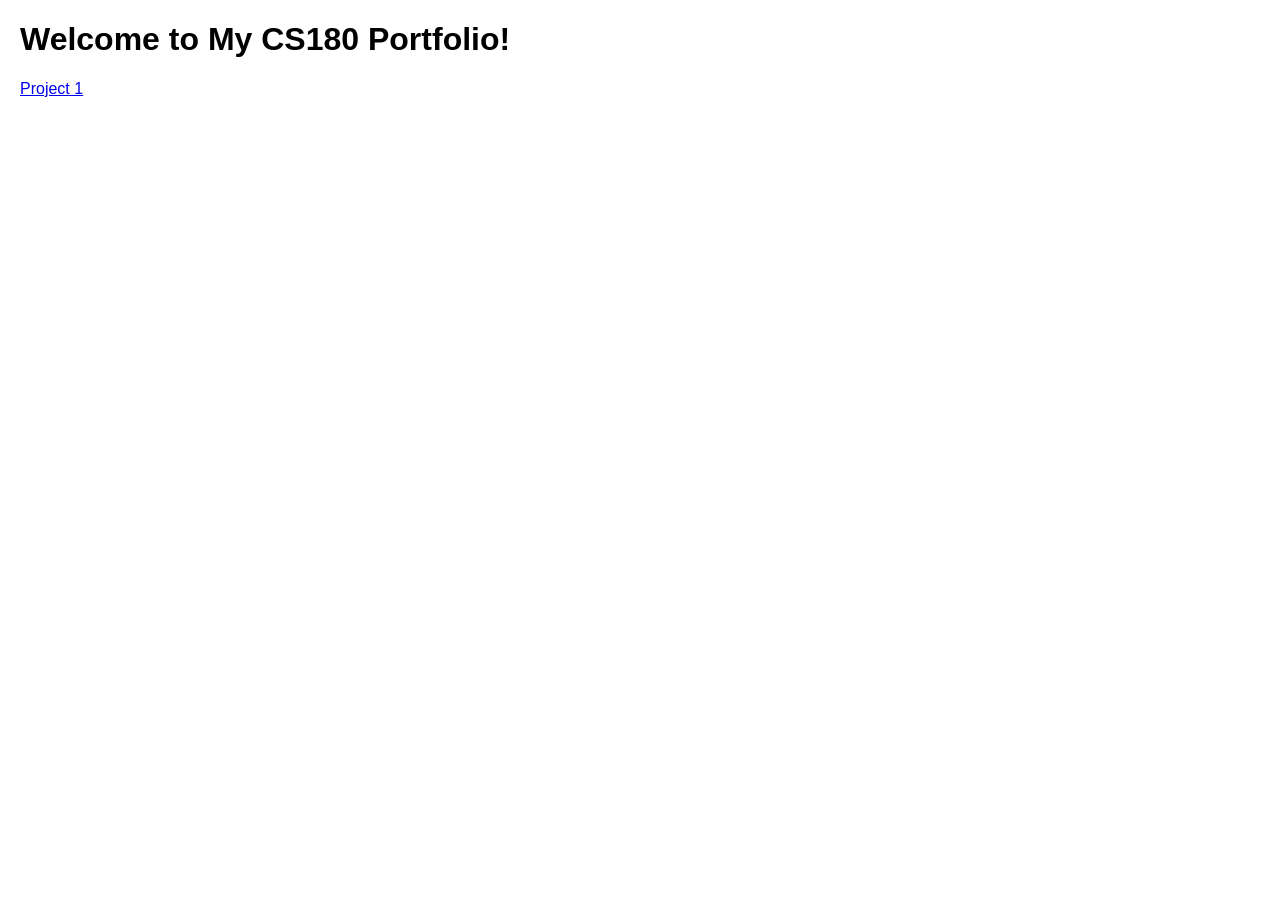
==== index.html @ 6b251bbf "Create index.html" ====
<!DOCTYPE html>
<html>
<head>
    <title>My Portfolio</title>
    <style>
        body {
            font-family: Arial, sans-serif;
            margin: 20px;
        }
    </style>
</head>
<body>
    <h1>Welcome to My CS180 Portfolio!</h1>
    <a href="./1/index.html">Project 1</a>
</body>
</html>
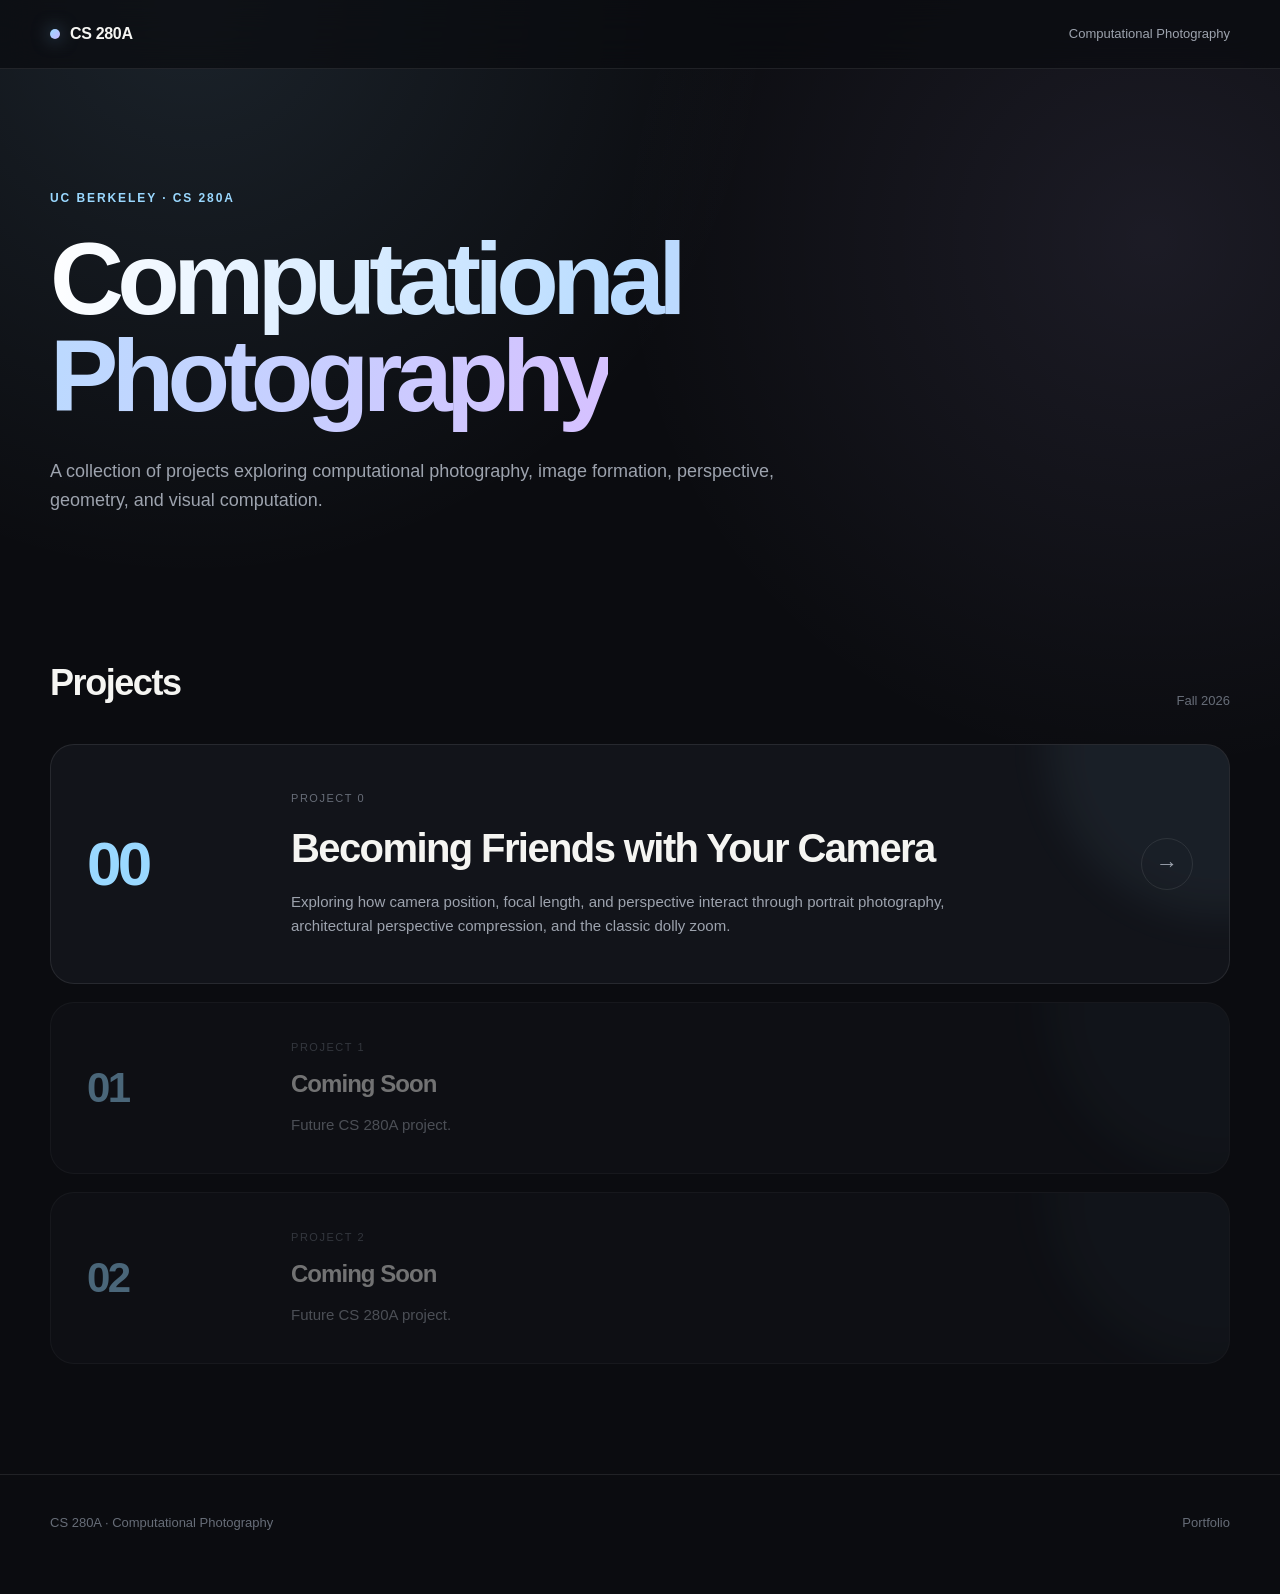
==== commit dd72c7d1: "Update index.html" ====
--- a/index.html
+++ b/index.html
@@ -1,16 +1,635 @@
 <!DOCTYPE html>
-<html>
+<html lang="en">
+
 <head>
-    <title>My Portfolio</title>
+    <meta charset="UTF-8">
+    <meta name="viewport" content="width=device-width, initial-scale=1.0">
+
+    <title>CS 280A — Computational Photography</title>
+
     <style>
+        :root {
+            --bg: #0b0c10;
+            --surface: #12141a;
+            --surface-hover: #171a22;
+
+            --text: #f5f5f2;
+            --muted: #9da3ae;
+            --dim: #676d78;
+
+            --border: rgba(255, 255, 255, 0.09);
+
+            --accent: #9ad8ff;
+            --accent-2: #c8b6ff;
+
+            --max-width: 1180px;
+        }
+
+        * {
+            box-sizing: border-box;
+            margin: 0;
+            padding: 0;
+        }
+
+        html {
+            scroll-behavior: smooth;
+        }
+
         body {
-            font-family: Arial, sans-serif;
-            margin: 20px;
+            min-height: 100vh;
+
+            font-family:
+                Inter,
+                -apple-system,
+                BlinkMacSystemFont,
+                "Segoe UI",
+                sans-serif;
+
+            color: var(--text);
+
+            background:
+                radial-gradient(
+                    circle at 15% 0%,
+                    rgba(154, 216, 255, 0.11),
+                    transparent 30%
+                ),
+                radial-gradient(
+                    circle at 90% 15%,
+                    rgba(200, 182, 255, 0.09),
+                    transparent 30%
+                ),
+                var(--bg);
+
+            line-height: 1.6;
+        }
+
+        a {
+            color: inherit;
+            text-decoration: none;
+        }
+
+        .container {
+            width: min(var(--max-width), calc(100% - 48px));
+            margin: 0 auto;
+        }
+
+        /* =====================
+           Navigation
+        ====================== */
+
+        nav {
+            position: sticky;
+            top: 0;
+            z-index: 20;
+
+            border-bottom: 1px solid var(--border);
+
+            background: rgba(11, 12, 16, 0.72);
+
+            backdrop-filter: blur(16px);
+            -webkit-backdrop-filter: blur(16px);
+        }
+
+        .nav-inner {
+            min-height: 68px;
+
+            display: flex;
+            justify-content: space-between;
+            align-items: center;
+        }
+
+        .brand {
+            display: flex;
+            align-items: center;
+            gap: 10px;
+
+            font-weight: 700;
+            letter-spacing: -0.02em;
+        }
+
+        .brand-dot {
+            width: 10px;
+            height: 10px;
+
+            border-radius: 50%;
+
+            background:
+                linear-gradient(
+                    135deg,
+                    var(--accent),
+                    var(--accent-2)
+                );
+
+            box-shadow:
+                0 0 18px rgba(154, 216, 255, 0.5);
+        }
+
+        .nav-note {
+            color: var(--muted);
+            font-size: 13px;
+        }
+
+        /* =====================
+           Hero
+        ====================== */
+
+        .hero {
+            padding: 120px 0 100px;
+        }
+
+        .eyebrow {
+            margin-bottom: 22px;
+
+            color: var(--accent);
+
+            font-size: 12px;
+            font-weight: 700;
+
+            letter-spacing: 0.16em;
+            text-transform: uppercase;
+        }
+
+        h1 {
+            max-width: 1000px;
+
+            font-size: clamp(56px, 8vw, 104px);
+            line-height: 0.95;
+
+            letter-spacing: -0.065em;
+        }
+
+        .gradient-text {
+            background:
+                linear-gradient(
+                    100deg,
+                    #ffffff 0%,
+                    #b9dcff 48%,
+                    #d6c1ff 100%
+                );
+
+            background-clip: text;
+            -webkit-background-clip: text;
+
+            color: transparent;
+        }
+
+        .hero-description {
+            max-width: 760px;
+
+            margin-top: 32px;
+
+            color: var(--muted);
+
+            font-size: 18px;
+        }
+
+        /* =====================
+           Projects section
+        ====================== */
+
+        .projects {
+            padding: 40px 0 110px;
+        }
+
+        .section-top {
+            display: flex;
+            justify-content: space-between;
+            align-items: end;
+
+            gap: 30px;
+
+            margin-bottom: 32px;
+        }
+
+        .section-top h2 {
+            font-size: 36px;
+            letter-spacing: -0.04em;
+        }
+
+        .section-top p {
+            color: var(--dim);
+            font-size: 13px;
+        }
+
+        /* =====================
+           Project cards
+        ====================== */
+
+        .project-list {
+            display: grid;
+            gap: 18px;
+        }
+
+        .project-card {
+            position: relative;
+
+            min-height: 240px;
+
+            display: grid;
+            grid-template-columns: 170px 1fr auto;
+            align-items: center;
+
+            gap: 34px;
+
+            padding: 36px;
+
+            overflow: hidden;
+
+            background: var(--surface);
+
+            border: 1px solid var(--border);
+            border-radius: 24px;
+
+            transition:
+                transform 0.3s ease,
+                background 0.3s ease,
+                border-color 0.3s ease;
+        }
+
+        .project-card:hover {
+            transform: translateY(-5px);
+
+            background: var(--surface-hover);
+
+            border-color: rgba(255, 255, 255, 0.16);
+        }
+
+        .project-card::before {
+            content: "";
+
+            position: absolute;
+
+            width: 340px;
+            height: 340px;
+
+            right: -160px;
+            top: -170px;
+
+            border-radius: 50%;
+
+            background:
+                rgba(154, 216, 255, 0.06);
+
+            filter: blur(20px);
+
+            transition: transform 0.4s ease;
+        }
+
+        .project-card:hover::before {
+            transform: scale(1.18);
+        }
+
+        .project-number {
+            position: relative;
+            z-index: 2;
+
+            color: var(--accent);
+
+            font-size: 62px;
+            font-weight: 700;
+
+            letter-spacing: -0.06em;
+        }
+
+        .project-info {
+            position: relative;
+            z-index: 2;
+        }
+
+        .project-label {
+            margin-bottom: 8px;
+
+            color: var(--dim);
+
+            font-size: 11px;
+
+            text-transform: uppercase;
+            letter-spacing: 0.14em;
+        }
+
+        .project-info h3 {
+            margin-bottom: 10px;
+
+            font-size: clamp(26px, 4vw, 40px);
+
+            letter-spacing: -0.04em;
+        }
+
+        .project-info p {
+            max-width: 670px;
+
+            color: var(--muted);
+
+            font-size: 15px;
+        }
+
+        .project-arrow {
+            position: relative;
+            z-index: 2;
+
+            width: 52px;
+            height: 52px;
+
+            display: flex;
+            justify-content: center;
+            align-items: center;
+
+            border: 1px solid var(--border);
+            border-radius: 50%;
+
+            color: var(--muted);
+
+            font-size: 22px;
+
+            transition:
+                transform 0.3s ease,
+                color 0.3s ease,
+                border-color 0.3s ease;
+        }
+
+        .project-card:hover .project-arrow {
+            transform: translateX(4px);
+
+            color: white;
+
+            border-color: rgba(255, 255, 255, 0.22);
+        }
+
+        /* =====================
+           Placeholder projects
+        ====================== */
+
+        .project-card.placeholder {
+            min-height: 150px;
+
+            opacity: 0.44;
+
+            pointer-events: none;
+        }
+
+        .project-card.placeholder .project-number {
+            font-size: 42px;
+        }
+
+        .project-card.placeholder h3 {
+            font-size: 24px;
+        }
+
+        /* =====================
+           Footer
+        ====================== */
+
+        footer {
+            border-top: 1px solid var(--border);
+
+            padding: 38px 0 60px;
+
+            color: var(--dim);
+
+            font-size: 13px;
+        }
+
+        .footer-inner {
+            display: flex;
+            justify-content: space-between;
+
+            gap: 20px;
+        }
+
+        /* =====================
+           Responsive
+        ====================== */
+
+        @media (max-width: 760px) {
+            .hero {
+                padding: 85px 0 75px;
+            }
+
+            .project-card {
+                grid-template-columns: 1fr;
+                gap: 16px;
+
+                padding: 28px;
+            }
+
+            .project-number {
+                font-size: 46px;
+            }
+
+            .project-arrow {
+                display: none;
+            }
+
+            .section-top,
+            .footer-inner {
+                flex-direction: column;
+                align-items: flex-start;
+            }
+
+            .nav-note {
+                display: none;
+            }
         }
     </style>
+
 </head>
+
+
 <body>
-    <h1>Welcome to My CS180 Portfolio!</h1>
-    <a href="./1/index.html">Project 1</a>
+
+
+<!-- Navigation -->
+
+<nav>
+
+    <div class="container nav-inner">
+
+        <div class="brand">
+            <span class="brand-dot"></span>
+            CS 280A
+        </div>
+
+        <div class="nav-note">
+            Computational Photography
+        </div>
+
+    </div>
+
+</nav>
+
+
+
+<!-- Hero -->
+
+<header class="hero">
+
+    <div class="container">
+
+        <div class="eyebrow">
+            UC Berkeley · CS 280A
+        </div>
+
+        <h1>
+            <span class="gradient-text">
+                Computational<br>
+                Photography
+            </span>
+        </h1>
+
+        <p class="hero-description">
+            A collection of projects exploring computational photography,
+            image formation, perspective, geometry, and visual computation.
+        </p>
+
+    </div>
+
+</header>
+
+
+
+<!-- Projects -->
+
+<main class="projects">
+
+    <div class="container">
+
+        <div class="section-top">
+
+            <h2>
+                Projects
+            </h2>
+
+            <p>
+                Fall 2026
+            </p>
+
+        </div>
+
+
+        <div class="project-list">
+
+
+            <!-- Project 0 -->
+
+            <a
+                href="./project0/"
+                class="project-card"
+            >
+
+                <div class="project-number">
+                    00
+                </div>
+
+
+                <div class="project-info">
+
+                    <div class="project-label">
+                        Project 0
+                    </div>
+
+                    <h3>
+                        Becoming Friends with Your Camera
+                    </h3>
+
+                    <p>
+                        Exploring how camera position, focal length, and
+                        perspective interact through portrait photography,
+                        architectural perspective compression, and the
+                        classic dolly zoom.
+                    </p>
+
+                </div>
+
+
+                <div class="project-arrow">
+                    →
+                </div>
+
+            </a>
+
+
+
+            <!-- Future Project 1 -->
+
+            <div class="project-card placeholder">
+
+                <div class="project-number">
+                    01
+                </div>
+
+                <div class="project-info">
+
+                    <div class="project-label">
+                        Project 1
+                    </div>
+
+                    <h3>
+                        Coming Soon
+                    </h3>
+
+                    <p>
+                        Future CS 280A project.
+                    </p>
+
+                </div>
+
+            </div>
+
+
+
+            <!-- Future Project 2 -->
+
+            <div class="project-card placeholder">
+
+                <div class="project-number">
+                    02
+                </div>
+
+                <div class="project-info">
+
+                    <div class="project-label">
+                        Project 2
+                    </div>
+
+                    <h3>
+                        Coming Soon
+                    </h3>
+
+                    <p>
+                        Future CS 280A project.
+                    </p>
+
+                </div>
+
+            </div>
+
+
+        </div>
+
+    </div>
+
+</main>
+
+
+
+<!-- Footer -->
+
+<footer>
+
+    <div class="container footer-inner">
+
+        <span>
+            CS 280A · Computational Photography
+        </span>
+
+        <span>
+            Portfolio
+        </span>
+
+    </div>
+
+</footer>
+
+
 </body>
 </html>
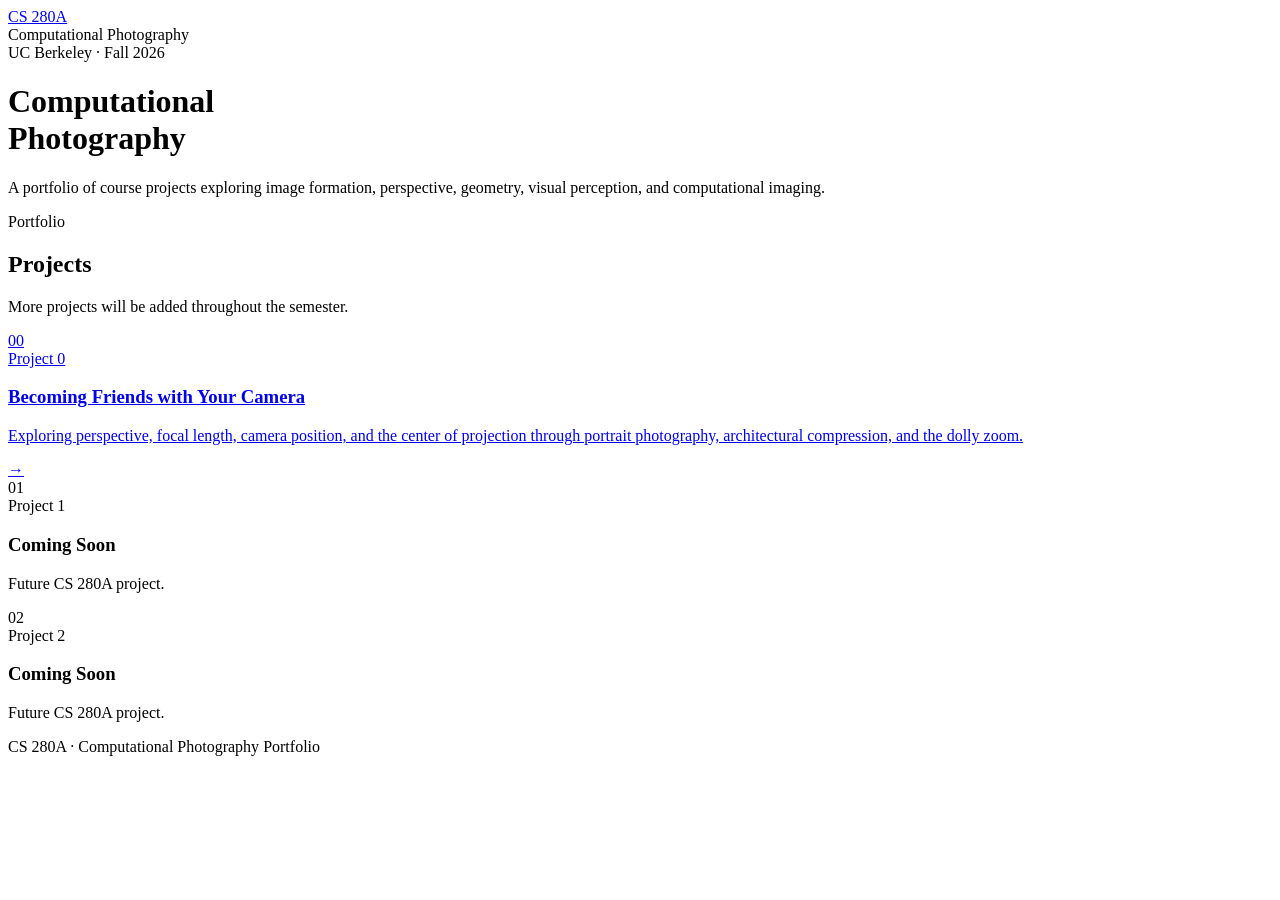
==== commit 78579e78: "Update index.html" ====
--- a/index.html
+++ b/index.html
@@ -1,635 +1,95 @@
 <!DOCTYPE html>
 <html lang="en">
-
 <head>
     <meta charset="UTF-8">
     <meta name="viewport" content="width=device-width, initial-scale=1.0">
-
     <title>CS 280A — Computational Photography</title>
-
-    <style>
-        :root {
-            --bg: #0b0c10;
-            --surface: #12141a;
-            --surface-hover: #171a22;
-
-            --text: #f5f5f2;
-            --muted: #9da3ae;
-            --dim: #676d78;
-
-            --border: rgba(255, 255, 255, 0.09);
-
-            --accent: #9ad8ff;
-            --accent-2: #c8b6ff;
-
-            --max-width: 1180px;
-        }
-
-        * {
-            box-sizing: border-box;
-            margin: 0;
-            padding: 0;
-        }
-
-        html {
-            scroll-behavior: smooth;
-        }
-
-        body {
-            min-height: 100vh;
-
-            font-family:
-                Inter,
-                -apple-system,
-                BlinkMacSystemFont,
-                "Segoe UI",
-                sans-serif;
-
-            color: var(--text);
-
-            background:
-                radial-gradient(
-                    circle at 15% 0%,
-                    rgba(154, 216, 255, 0.11),
-                    transparent 30%
-                ),
-                radial-gradient(
-                    circle at 90% 15%,
-                    rgba(200, 182, 255, 0.09),
-                    transparent 30%
-                ),
-                var(--bg);
-
-            line-height: 1.6;
-        }
-
-        a {
-            color: inherit;
-            text-decoration: none;
-        }
-
-        .container {
-            width: min(var(--max-width), calc(100% - 48px));
-            margin: 0 auto;
-        }
-
-        /* =====================
-           Navigation
-        ====================== */
-
-        nav {
-            position: sticky;
-            top: 0;
-            z-index: 20;
-
-            border-bottom: 1px solid var(--border);
-
-            background: rgba(11, 12, 16, 0.72);
-
-            backdrop-filter: blur(16px);
-            -webkit-backdrop-filter: blur(16px);
-        }
-
-        .nav-inner {
-            min-height: 68px;
-
-            display: flex;
-            justify-content: space-between;
-            align-items: center;
-        }
-
-        .brand {
-            display: flex;
-            align-items: center;
-            gap: 10px;
-
-            font-weight: 700;
-            letter-spacing: -0.02em;
-        }
-
-        .brand-dot {
-            width: 10px;
-            height: 10px;
-
-            border-radius: 50%;
-
-            background:
-                linear-gradient(
-                    135deg,
-                    var(--accent),
-                    var(--accent-2)
-                );
-
-            box-shadow:
-                0 0 18px rgba(154, 216, 255, 0.5);
-        }
-
-        .nav-note {
-            color: var(--muted);
-            font-size: 13px;
-        }
-
-        /* =====================
-           Hero
-        ====================== */
-
-        .hero {
-            padding: 120px 0 100px;
-        }
-
-        .eyebrow {
-            margin-bottom: 22px;
-
-            color: var(--accent);
-
-            font-size: 12px;
-            font-weight: 700;
-
-            letter-spacing: 0.16em;
-            text-transform: uppercase;
-        }
-
-        h1 {
-            max-width: 1000px;
-
-            font-size: clamp(56px, 8vw, 104px);
-            line-height: 0.95;
-
-            letter-spacing: -0.065em;
-        }
-
-        .gradient-text {
-            background:
-                linear-gradient(
-                    100deg,
-                    #ffffff 0%,
-                    #b9dcff 48%,
-                    #d6c1ff 100%
-                );
-
-            background-clip: text;
-            -webkit-background-clip: text;
-
-            color: transparent;
-        }
-
-        .hero-description {
-            max-width: 760px;
-
-            margin-top: 32px;
-
-            color: var(--muted);
-
-            font-size: 18px;
-        }
-
-        /* =====================
-           Projects section
-        ====================== */
-
-        .projects {
-            padding: 40px 0 110px;
-        }
-
-        .section-top {
-            display: flex;
-            justify-content: space-between;
-            align-items: end;
-
-            gap: 30px;
-
-            margin-bottom: 32px;
-        }
-
-        .section-top h2 {
-            font-size: 36px;
-            letter-spacing: -0.04em;
-        }
-
-        .section-top p {
-            color: var(--dim);
-            font-size: 13px;
-        }
-
-        /* =====================
-           Project cards
-        ====================== */
-
-        .project-list {
-            display: grid;
-            gap: 18px;
-        }
-
-        .project-card {
-            position: relative;
-
-            min-height: 240px;
-
-            display: grid;
-            grid-template-columns: 170px 1fr auto;
-            align-items: center;
-
-            gap: 34px;
-
-            padding: 36px;
-
-            overflow: hidden;
-
-            background: var(--surface);
-
-            border: 1px solid var(--border);
-            border-radius: 24px;
-
-            transition:
-                transform 0.3s ease,
-                background 0.3s ease,
-                border-color 0.3s ease;
-        }
-
-        .project-card:hover {
-            transform: translateY(-5px);
-
-            background: var(--surface-hover);
-
-            border-color: rgba(255, 255, 255, 0.16);
-        }
-
-        .project-card::before {
-            content: "";
-
-            position: absolute;
-
-            width: 340px;
-            height: 340px;
-
-            right: -160px;
-            top: -170px;
-
-            border-radius: 50%;
-
-            background:
-                rgba(154, 216, 255, 0.06);
-
-            filter: blur(20px);
-
-            transition: transform 0.4s ease;
-        }
-
-        .project-card:hover::before {
-            transform: scale(1.18);
-        }
-
-        .project-number {
-            position: relative;
-            z-index: 2;
-
-            color: var(--accent);
-
-            font-size: 62px;
-            font-weight: 700;
-
-            letter-spacing: -0.06em;
-        }
-
-        .project-info {
-            position: relative;
-            z-index: 2;
-        }
-
-        .project-label {
-            margin-bottom: 8px;
-
-            color: var(--dim);
-
-            font-size: 11px;
-
-            text-transform: uppercase;
-            letter-spacing: 0.14em;
-        }
-
-        .project-info h3 {
-            margin-bottom: 10px;
-
-            font-size: clamp(26px, 4vw, 40px);
-
-            letter-spacing: -0.04em;
-        }
-
-        .project-info p {
-            max-width: 670px;
-
-            color: var(--muted);
-
-            font-size: 15px;
-        }
-
-        .project-arrow {
-            position: relative;
-            z-index: 2;
-
-            width: 52px;
-            height: 52px;
-
-            display: flex;
-            justify-content: center;
-            align-items: center;
-
-            border: 1px solid var(--border);
-            border-radius: 50%;
-
-            color: var(--muted);
-
-            font-size: 22px;
-
-            transition:
-                transform 0.3s ease,
-                color 0.3s ease,
-                border-color 0.3s ease;
-        }
-
-        .project-card:hover .project-arrow {
-            transform: translateX(4px);
-
-            color: white;
-
-            border-color: rgba(255, 255, 255, 0.22);
-        }
-
-        /* =====================
-           Placeholder projects
-        ====================== */
-
-        .project-card.placeholder {
-            min-height: 150px;
-
-            opacity: 0.44;
-
-            pointer-events: none;
-        }
-
-        .project-card.placeholder .project-number {
-            font-size: 42px;
-        }
-
-        .project-card.placeholder h3 {
-            font-size: 24px;
-        }
-
-        /* =====================
-           Footer
-        ====================== */
-
-        footer {
-            border-top: 1px solid var(--border);
-
-            padding: 38px 0 60px;
-
-            color: var(--dim);
-
-            font-size: 13px;
-        }
-
-        .footer-inner {
-            display: flex;
-            justify-content: space-between;
-
-            gap: 20px;
-        }
-
-        /* =====================
-           Responsive
-        ====================== */
-
-        @media (max-width: 760px) {
-            .hero {
-                padding: 85px 0 75px;
-            }
-
-            .project-card {
-                grid-template-columns: 1fr;
-                gap: 16px;
-
-                padding: 28px;
-            }
-
-            .project-number {
-                font-size: 46px;
-            }
-
-            .project-arrow {
-                display: none;
-            }
-
-            .section-top,
-            .footer-inner {
-                flex-direction: column;
-                align-items: flex-start;
-            }
-
-            .nav-note {
-                display: none;
-            }
-        }
-    </style>
-
+    <link rel="stylesheet" href="./style.css">
 </head>
-
-
 <body>
 
+    <nav class="site-nav">
+        <div class="container nav-inner">
+            <a href="./" class="brand">
+                <span class="brand-mark"></span>
+                <span>CS 280A</span>
+            </a>
+            <div class="nav-note">Computational Photography</div>
+        </div>
+    </nav>
 
-<!-- Navigation -->
+    <header class="hero hero-home">
+        <div class="container">
+            <div class="eyebrow">UC Berkeley · Fall 2026</div>
+            <h1 class="hero-title">
+                Computational<br>Photography
+            </h1>
+            <p class="hero-text">
+                A portfolio of course projects exploring image formation,
+                perspective, geometry, visual perception, and computational imaging.
+            </p>
+        </div>
+    </header>
 
-<nav>
+    <main class="section">
+        <div class="container">
 
-    <div class="container nav-inner">
+            <div class="section-head simple-head">
+                <div>
+                    <div class="section-kicker">Portfolio</div>
+                    <h2>Projects</h2>
+                </div>
+                <p class="section-subtext">
+                    More projects will be added throughout the semester.
+                </p>
+            </div>
 
-        <div class="brand">
-            <span class="brand-dot"></span>
-            CS 280A
-        </div>
+            <div class="project-list">
 
-        <div class="nav-note">
-            Computational Photography
-        </div>
+                <a href="./project0/" class="project-card">
+                    <div class="project-number">00</div>
 
-    </div>
+                    <div class="project-body">
+                        <div class="project-label">Project 0</div>
+                        <h3>Becoming Friends with Your Camera</h3>
+                        <p>
+                            Exploring perspective, focal length, camera position,
+                            and the center of projection through portrait photography,
+                            architectural compression, and the dolly zoom.
+                        </p>
+                    </div>
 
-</nav>
+                    <div class="project-arrow">→</div>
+                </a>
 
-
-
-<!-- Hero -->
-
-<header class="hero">
-
-    <div class="container">
-
-        <div class="eyebrow">
-            UC Berkeley · CS 280A
-        </div>
-
-        <h1>
-            <span class="gradient-text">
-                Computational<br>
-                Photography
-            </span>
-        </h1>
-
-        <p class="hero-description">
-            A collection of projects exploring computational photography,
-            image formation, perspective, geometry, and visual computation.
-        </p>
-
-    </div>
-
-</header>
-
-
-
-<!-- Projects -->
-
-<main class="projects">
-
-    <div class="container">
-
-        <div class="section-top">
-
-            <h2>
-                Projects
-            </h2>
-
-            <p>
-                Fall 2026
-            </p>
-
-        </div>
-
-
-        <div class="project-list">
-
-
-            <!-- Project 0 -->
-
-            <a
-                href="./project0/"
-                class="project-card"
-            >
-
-                <div class="project-number">
-                    00
+                <div class="project-card placeholder-card">
+                    <div class="project-number">01</div>
+                    <div class="project-body">
+                        <div class="project-label">Project 1</div>
+                        <h3>Coming Soon</h3>
+                        <p>Future CS 280A project.</p>
+                    </div>
                 </div>
 
-
-                <div class="project-info">
-
-                    <div class="project-label">
-                        Project 0
+                <div class="project-card placeholder-card">
+                    <div class="project-number">02</div>
+                    <div class="project-body">
+                        <div class="project-label">Project 2</div>
+                        <h3>Coming Soon</h3>
+                        <p>Future CS 280A project.</p>
                     </div>
-
-                    <h3>
-                        Becoming Friends with Your Camera
-                    </h3>
-
-                    <p>
-                        Exploring how camera position, focal length, and
-                        perspective interact through portrait photography,
-                        architectural perspective compression, and the
-                        classic dolly zoom.
-                    </p>
-
-                </div>
-
-
-                <div class="project-arrow">
-                    →
-                </div>
-
-            </a>
-
-
-
-            <!-- Future Project 1 -->
-
-            <div class="project-card placeholder">
-
-                <div class="project-number">
-                    01
-                </div>
-
-                <div class="project-info">
-
-                    <div class="project-label">
-                        Project 1
-                    </div>
-
-                    <h3>
-                        Coming Soon
-                    </h3>
-
-                    <p>
-                        Future CS 280A project.
-                    </p>
-
                 </div>
 
             </div>
+        </div>
+    </main>
 
-
-
-            <!-- Future Project 2 -->
-
-            <div class="project-card placeholder">
-
-                <div class="project-number">
-                    02
-                </div>
-
-                <div class="project-info">
-
-                    <div class="project-label">
-                        Project 2
-                    </div>
-
-                    <h3>
-                        Coming Soon
-                    </h3>
-
-                    <p>
-                        Future CS 280A project.
-                    </p>
-
-                </div>
-
-            </div>
-
-
+    <footer class="site-footer">
+        <div class="container footer-inner">
+            <span>CS 280A · Computational Photography</span>
+            <span>Portfolio</span>
         </div>
-
-    </div>
-
-</main>
-
-
-
-<!-- Footer -->
-
-<footer>
-
-    <div class="container footer-inner">
-
-        <span>
-            CS 280A · Computational Photography
-        </span>
-
-        <span>
-            Portfolio
-        </span>
-
-    </div>
-
-</footer>
-
+    </footer>
 
 </body>
 </html>
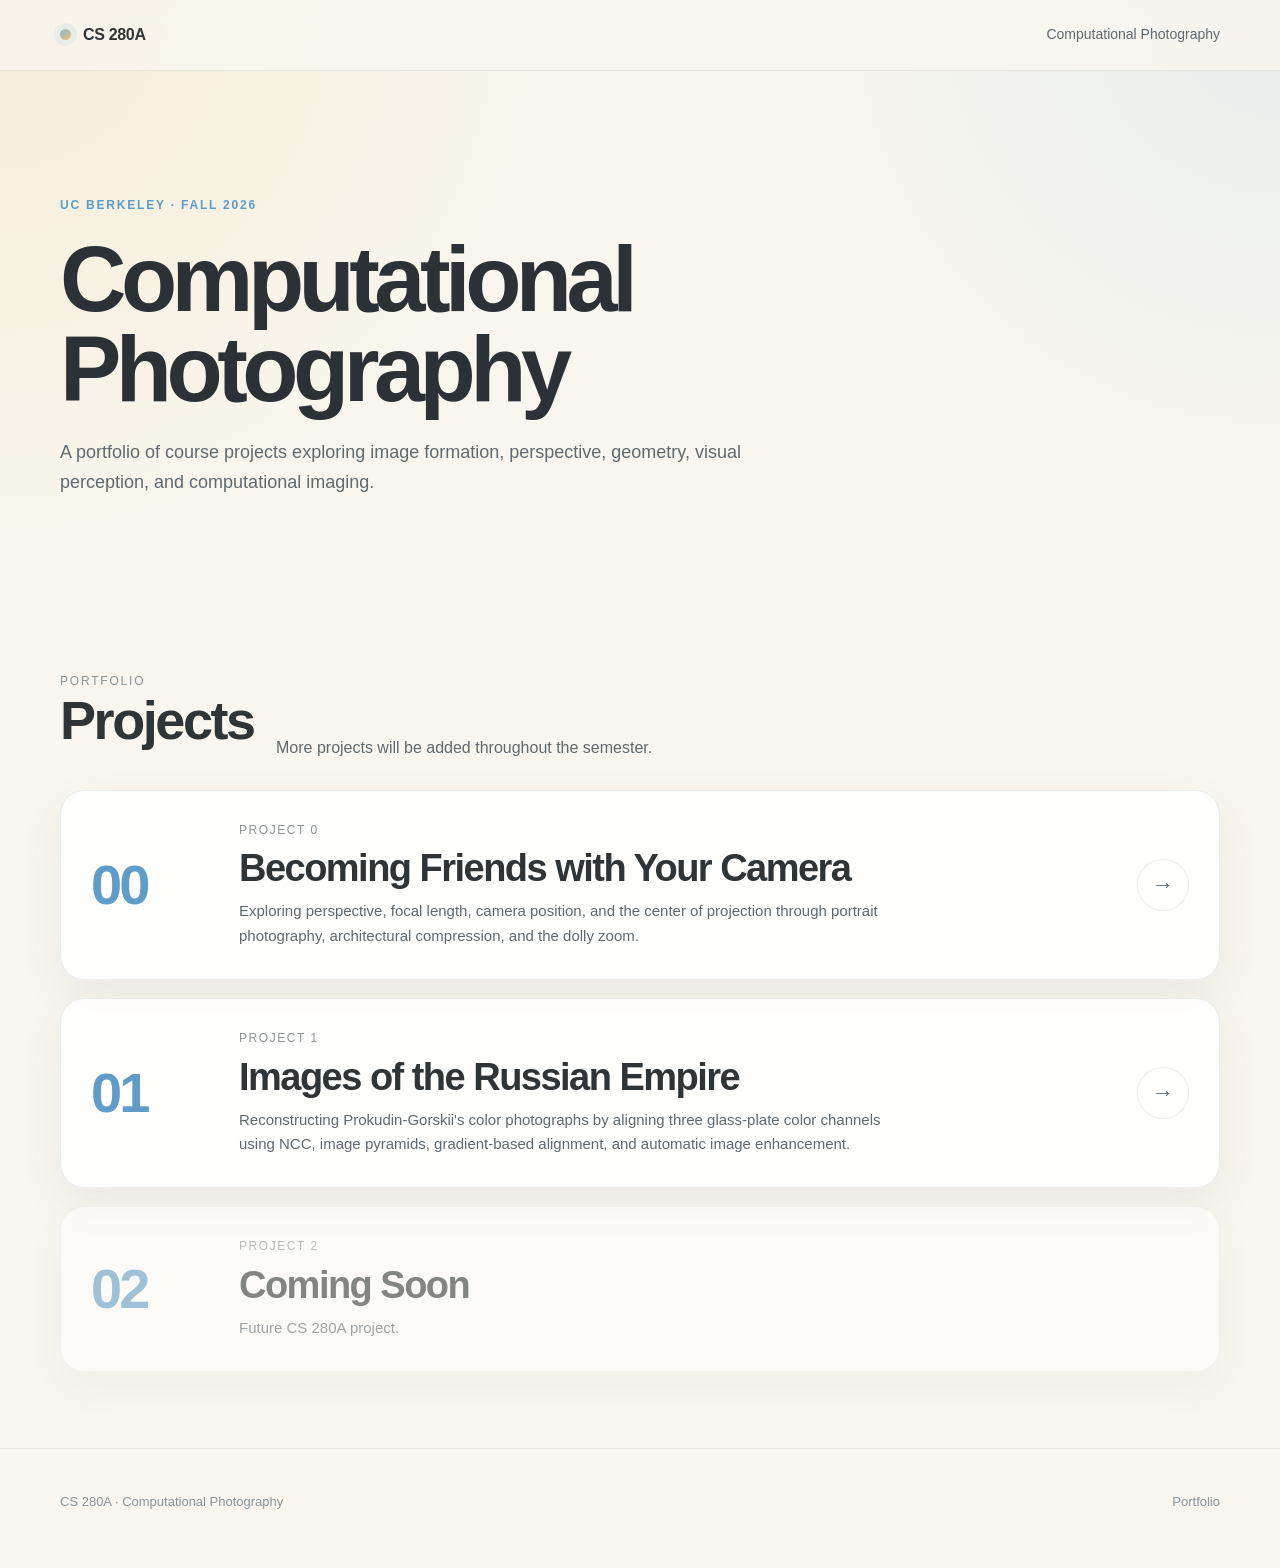
==== commit d1a0d191: "Update index.html" ====
--- a/index.html
+++ b/index.html
@@ -3,93 +3,187 @@
 <head>
     <meta charset="UTF-8">
     <meta name="viewport" content="width=device-width, initial-scale=1.0">
+
     <title>CS 280A — Computational Photography</title>
+
     <link rel="stylesheet" href="./style.css">
 </head>
+
 <body>
-
     <nav class="site-nav">
         <div class="container nav-inner">
+
             <a href="./" class="brand">
                 <span class="brand-mark"></span>
                 <span>CS 280A</span>
             </a>
-            <div class="nav-note">Computational Photography</div>
+
+            <div class="nav-note">
+                Computational Photography
+            </div>
+
         </div>
     </nav>
 
+
     <header class="hero hero-home">
+
         <div class="container">
-            <div class="eyebrow">UC Berkeley · Fall 2026</div>
+
+            <div class="eyebrow">
+                UC Berkeley · Fall 2026
+            </div>
+
             <h1 class="hero-title">
-                Computational<br>Photography
+                Computational<br>
+                Photography
             </h1>
+
             <p class="hero-text">
                 A portfolio of course projects exploring image formation,
                 perspective, geometry, visual perception, and computational imaging.
             </p>
+
         </div>
+
     </header>
 
+
     <main class="section">
+
         <div class="container">
 
             <div class="section-head simple-head">
+
                 <div>
-                    <div class="section-kicker">Portfolio</div>
-                    <h2>Projects</h2>
+                    <div class="section-kicker">
+                        Portfolio
+                    </div>
+
+                    <h2>
+                        Projects
+                    </h2>
                 </div>
+
                 <p class="section-subtext">
                     More projects will be added throughout the semester.
                 </p>
+
             </div>
 
             <div class="project-list">
 
                 <a href="./project0/" class="project-card">
-                    <div class="project-number">00</div>
+
+                    <div class="project-number">
+                        00
+                    </div>
 
                     <div class="project-body">
-                        <div class="project-label">Project 0</div>
-                        <h3>Becoming Friends with Your Camera</h3>
+
+                        <div class="project-label">
+                            Project 0
+                        </div>
+
+                        <h3>
+                            Becoming Friends with Your Camera
+                        </h3>
+
                         <p>
                             Exploring perspective, focal length, camera position,
                             and the center of projection through portrait photography,
                             architectural compression, and the dolly zoom.
                         </p>
+
                     </div>
 
-                    <div class="project-arrow">→</div>
+                    <div class="project-arrow">
+                        →
+                    </div>
+
                 </a>
 
+
+                <a href="./project1/" class="project-card">
+
+                    <div class="project-number">
+                        01
+                    </div>
+
+                    <div class="project-body">
+
+                        <div class="project-label">
+                            Project 1
+                        </div>
+
+                        <h3>
+                            Images of the Russian Empire
+                        </h3>
+
+                        <p>
+                            Reconstructing Prokudin-Gorskii's color photographs
+                            by aligning three glass-plate color channels using
+                            NCC, image pyramids, gradient-based alignment,
+                            and automatic image enhancement.
+                        </p>
+
+                    </div>
+
+                    <div class="project-arrow">
+                        →
+                    </div>
+
+                </a>
+
+
                 <div class="project-card placeholder-card">
-                    <div class="project-number">01</div>
+
+                    <div class="project-number">
+                        02
+                    </div>
+
                     <div class="project-body">
-                        <div class="project-label">Project 1</div>
-                        <h3>Coming Soon</h3>
-                        <p>Future CS 280A project.</p>
+
+                        <div class="project-label">
+                            Project 2
+                        </div>
+
+                        <h3>
+                            Coming Soon
+                        </h3>
+
+                        <p>
+                            Future CS 280A project.
+                        </p>
+
                     </div>
+
                 </div>
 
-                <div class="project-card placeholder-card">
-                    <div class="project-number">02</div>
-                    <div class="project-body">
-                        <div class="project-label">Project 2</div>
-                        <h3>Coming Soon</h3>
-                        <p>Future CS 280A project.</p>
-                    </div>
-                </div>
 
             </div>
+
         </div>
+
     </main>
 
     <footer class="site-footer">
+
         <div class="container footer-inner">
-            <span>CS 280A · Computational Photography</span>
-            <span>Portfolio</span>
+
+            <span>
+                CS 280A · Computational Photography
+            </span>
+
+            <span>
+                Portfolio
+            </span>
+
         </div>
+
     </footer>
+
 
 </body>
 </html>
+
--- a/style.css
+++ b/style.css
@@ -0,0 +1,422 @@
+:root {
+    --bg: #f8f6ef;
+    --bg-soft: #fdfbf6;
+    --surface: #ffffff;
+    --surface-alt: #f6f1e6;
+
+    --text: #2f3437;
+    --text-soft: #5f696f;
+    --text-muted: #88939a;
+
+    --line: rgba(60, 70, 80, 0.10);
+    --line-strong: rgba(60, 70, 80, 0.16);
+
+    --accent: #86b6d9;
+    --accent-strong: #5f9cc8;
+    --accent-warm: #f0c36a;
+
+    --shadow: 0 16px 40px rgba(90, 92, 100, 0.08);
+    --shadow-hover: 0 18px 44px rgba(90, 92, 100, 0.12);
+
+    --radius-lg: 24px;
+    --radius-md: 18px;
+
+    --max-width: 1160px;
+}
+
+* {
+    box-sizing: border-box;
+    margin: 0;
+    padding: 0;
+}
+
+html {
+    scroll-behavior: smooth;
+}
+
+body {
+    font-family:
+        Inter,
+        -apple-system,
+        BlinkMacSystemFont,
+        "Segoe UI",
+        sans-serif;
+    color: var(--text);
+    background:
+        radial-gradient(circle at top left, rgba(240, 195, 106, 0.18), transparent 28%),
+        radial-gradient(circle at top right, rgba(134, 182, 217, 0.14), transparent 24%),
+        var(--bg);
+    line-height: 1.65;
+}
+
+img {
+    display: block;
+    max-width: 100%;
+}
+
+a {
+    color: inherit;
+    text-decoration: none;
+}
+
+.container {
+    width: min(var(--max-width), calc(100% - 48px));
+    margin: 0 auto;
+}
+
+/* Nav */
+.site-nav {
+    position: sticky;
+    top: 0;
+    z-index: 50;
+    background: rgba(248, 246, 239, 0.82);
+    backdrop-filter: blur(14px);
+    -webkit-backdrop-filter: blur(14px);
+    border-bottom: 1px solid var(--line);
+}
+
+.nav-inner {
+    min-height: 70px;
+    display: flex;
+    align-items: center;
+    justify-content: space-between;
+    gap: 20px;
+}
+
+.brand {
+    display: flex;
+    align-items: center;
+    gap: 12px;
+    font-weight: 700;
+    letter-spacing: -0.02em;
+}
+
+.brand-mark {
+    width: 11px;
+    height: 11px;
+    border-radius: 50%;
+    background: linear-gradient(135deg, var(--accent), var(--accent-warm));
+    box-shadow: 0 0 0 6px rgba(134, 182, 217, 0.12);
+}
+
+.nav-note,
+.nav-links {
+    color: var(--text-soft);
+    font-size: 14px;
+}
+
+.nav-links {
+    display: flex;
+    gap: 22px;
+}
+
+.nav-links a:hover,
+.footer-link:hover {
+    color: var(--accent-strong);
+}
+
+/* Hero */
+.hero {
+    padding: 96px 0 76px;
+}
+
+.hero-home {
+    padding: 120px 0 92px;
+}
+
+.eyebrow {
+    display: inline-block;
+    margin-bottom: 18px;
+    color: var(--accent-strong);
+    font-size: 12px;
+    font-weight: 700;
+    text-transform: uppercase;
+    letter-spacing: 0.15em;
+}
+
+.hero-title {
+    font-size: clamp(48px, 8vw, 92px);
+    line-height: 0.98;
+    letter-spacing: -0.06em;
+    max-width: 900px;
+    color: #2b3135;
+}
+
+.hero-text {
+    margin-top: 24px;
+    max-width: 760px;
+    font-size: 18px;
+    color: var(--text-soft);
+}
+
+/* Generic Section */
+.section {
+    padding: 76px 0;
+}
+
+.alt-section {
+    background: rgba(255, 255, 255, 0.35);
+    border-top: 1px solid rgba(60, 70, 80, 0.06);
+    border-bottom: 1px solid rgba(60, 70, 80, 0.06);
+}
+
+.section-head {
+    display: grid;
+    grid-template-columns: 180px 1fr;
+    gap: 36px;
+    margin-bottom: 34px;
+}
+
+.simple-head {
+    align-items: end;
+    margin-bottom: 28px;
+}
+
+.section-index,
+.section-kicker {
+    color: var(--text-muted);
+    font-size: 12px;
+    letter-spacing: 0.15em;
+    text-transform: uppercase;
+    padding-top: 7px;
+}
+
+.section-head h2,
+.simple-head h2 {
+    font-size: clamp(32px, 5vw, 54px);
+    line-height: 1.06;
+    letter-spacing: -0.045em;
+    margin-bottom: 12px;
+    color: #2f3437;
+}
+
+.section-subtext {
+    max-width: 760px;
+    color: var(--text-soft);
+    font-size: 16px;
+}
+
+/* Home project list */
+.project-list {
+    display: grid;
+    gap: 18px;
+}
+
+.project-card {
+    display: grid;
+    grid-template-columns: 120px 1fr auto;
+    align-items: center;
+    gap: 28px;
+
+    padding: 30px;
+    border-radius: var(--radius-lg);
+    background: rgba(255, 255, 255, 0.84);
+    border: 1px solid var(--line);
+    box-shadow: var(--shadow);
+    transition: transform 0.22s ease, box-shadow 0.22s ease, border-color 0.22s ease;
+}
+
+.project-card:hover {
+    transform: translateY(-4px);
+    box-shadow: var(--shadow-hover);
+    border-color: var(--line-strong);
+}
+
+.project-number {
+    font-size: 56px;
+    font-weight: 700;
+    line-height: 1;
+    color: var(--accent-strong);
+    letter-spacing: -0.05em;
+}
+
+.project-label {
+    color: var(--text-muted);
+    font-size: 12px;
+    text-transform: uppercase;
+    letter-spacing: 0.13em;
+    margin-bottom: 8px;
+}
+
+.project-body h3 {
+    font-size: clamp(24px, 4vw, 38px);
+    line-height: 1.08;
+    letter-spacing: -0.04em;
+    margin-bottom: 10px;
+}
+
+.project-body p {
+    color: var(--text-soft);
+    max-width: 680px;
+    font-size: 15px;
+}
+
+.project-arrow {
+    width: 52px;
+    height: 52px;
+    border-radius: 50%;
+    display: flex;
+    align-items: center;
+    justify-content: center;
+    border: 1px solid var(--line);
+    color: var(--text-soft);
+    font-size: 22px;
+}
+
+.placeholder-card {
+    opacity: 0.58;
+}
+
+/* Comparison grid */
+.comparison-grid {
+    display: grid;
+    grid-template-columns: repeat(2, 1fr);
+    gap: 20px;
+}
+
+.image-card {
+    background: var(--surface);
+    border: 1px solid var(--line);
+    border-radius: var(--radius-lg);
+    overflow: hidden;
+    box-shadow: var(--shadow);
+    transition: transform 0.22s ease, box-shadow 0.22s ease;
+}
+
+.image-card:hover {
+    transform: translateY(-4px);
+    box-shadow: var(--shadow-hover);
+}
+
+.image-frame {
+    overflow: hidden;
+}
+
+.image-frame img {
+    width: 100%;
+    height: auto;
+    object-fit: contain;
+}
+
+.image-info {
+    padding: 20px 22px 22px;
+}
+
+.image-tag {
+    color: var(--accent-strong);
+    font-size: 11px;
+    text-transform: uppercase;
+    letter-spacing: 0.14em;
+    margin-bottom: 6px;
+}
+
+.image-info h3 {
+    font-size: 22px;
+    margin-bottom: 6px;
+    letter-spacing: -0.02em;
+}
+
+.image-info p {
+    color: var(--text-soft);
+    font-size: 14px;
+}
+
+/* Notes */
+.note-box {
+    margin-top: 24px;
+    background: rgba(255, 255, 255, 0.7);
+    border: 1px solid var(--line);
+    border-left: 4px solid var(--accent-warm);
+    border-radius: 18px;
+    padding: 22px 24px;
+}
+
+.note-label {
+    color: #b4872d;
+    font-size: 12px;
+    font-weight: 700;
+    letter-spacing: 0.14em;
+    text-transform: uppercase;
+    margin-bottom: 8px;
+}
+
+.note-box p {
+    color: var(--text-soft);
+    font-size: 15px;
+    max-width: 900px;
+}
+
+/* GIF */
+.gif-card {
+    background: var(--surface);
+    border: 1px solid var(--line);
+    border-radius: 26px;
+    padding: 12px;
+    box-shadow: var(--shadow);
+}
+
+.gif-card img {
+    border-radius: 18px;
+    width: 100%;
+}
+
+.gif-caption {
+    display: flex;
+    justify-content: space-between;
+    gap: 16px;
+    padding: 14px 10px 6px;
+    font-size: 13px;
+    color: var(--text-muted);
+}
+
+/* Footer */
+.site-footer {
+    padding: 42px 0 56px;
+    border-top: 1px solid var(--line);
+    color: var(--text-muted);
+    font-size: 13px;
+}
+
+.footer-inner {
+    display: flex;
+    justify-content: space-between;
+    gap: 16px;
+}
+
+/* Responsive */
+@media (max-width: 780px) {
+    .hero,
+    .hero-home {
+        padding: 72px 0 56px;
+    }
+
+    .section-head {
+        grid-template-columns: 1fr;
+        gap: 10px;
+    }
+
+    .comparison-grid {
+        grid-template-columns: 1fr;
+    }
+
+    .project-card {
+        grid-template-columns: 1fr;
+        gap: 16px;
+        padding: 24px;
+    }
+
+    .project-arrow {
+        display: none;
+    }
+
+    .nav-links,
+    .nav-note {
+        display: none;
+    }
+
+    .footer-inner,
+    .gif-caption {
+        flex-direction: column;
+        align-items: flex-start;
+    }
+}
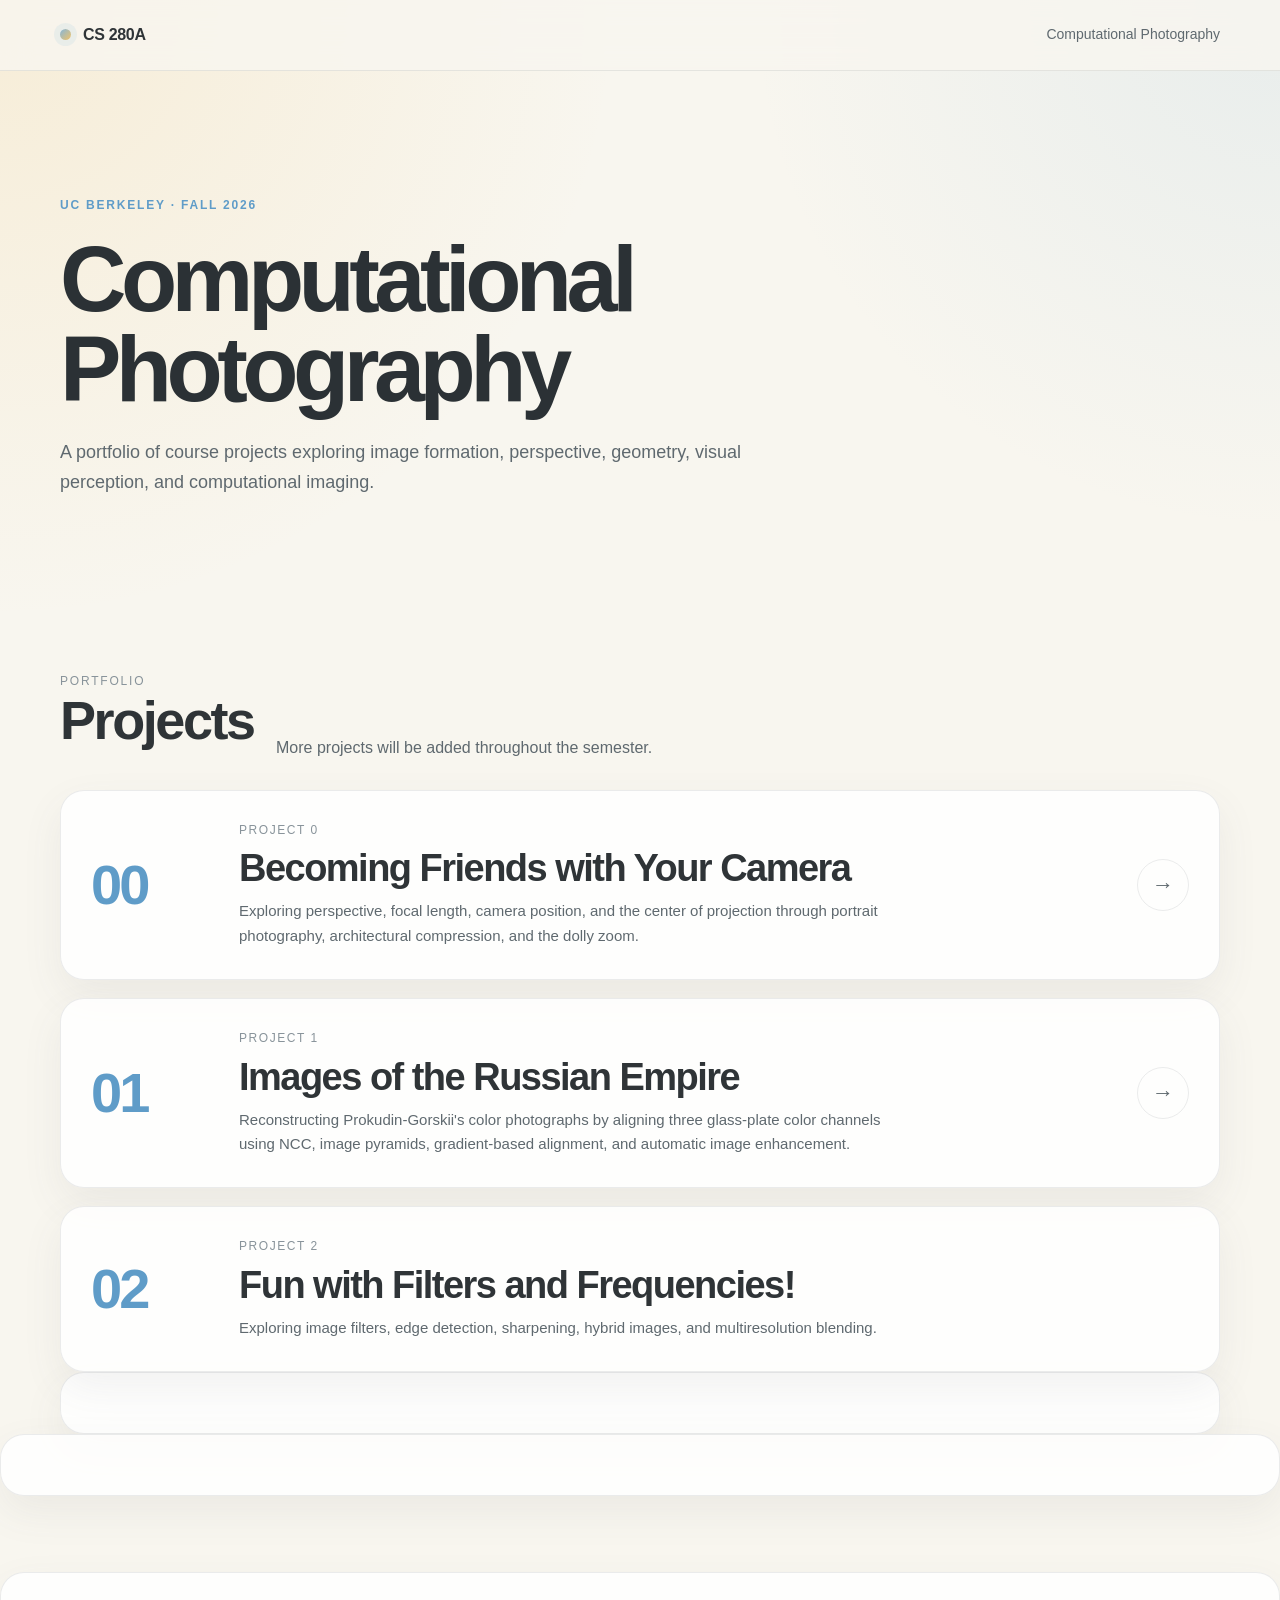
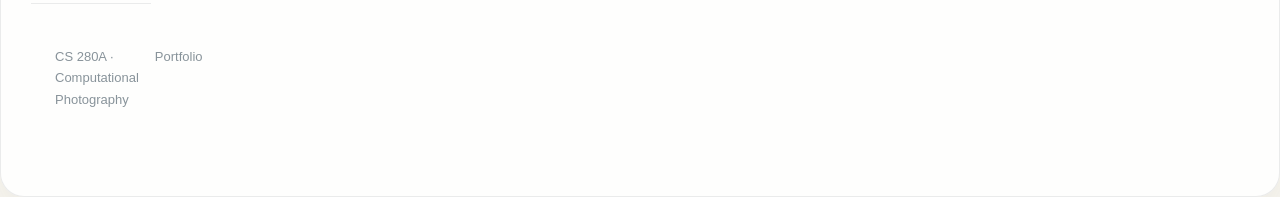
==== commit 433d283d: "Update index.html" ====
--- a/index.html
+++ b/index.html
@@ -136,7 +136,7 @@
                 </a>
 
 
-                <div class="project-card placeholder-card">
+                <a href="./project2/" class="project-card">
 
                     <div class="project-number">
                         02
@@ -149,11 +149,11 @@
                         </div>
 
                         <h3>
-                            Coming Soon
+                            Fun with Filters and Frequencies!
                         </h3>
 
                         <p>
-                            Future CS 280A project.
+                            Exploring image filters, edge detection, sharpening, hybrid images, and multiresolution blending.
                         </p>
 
                     </div>
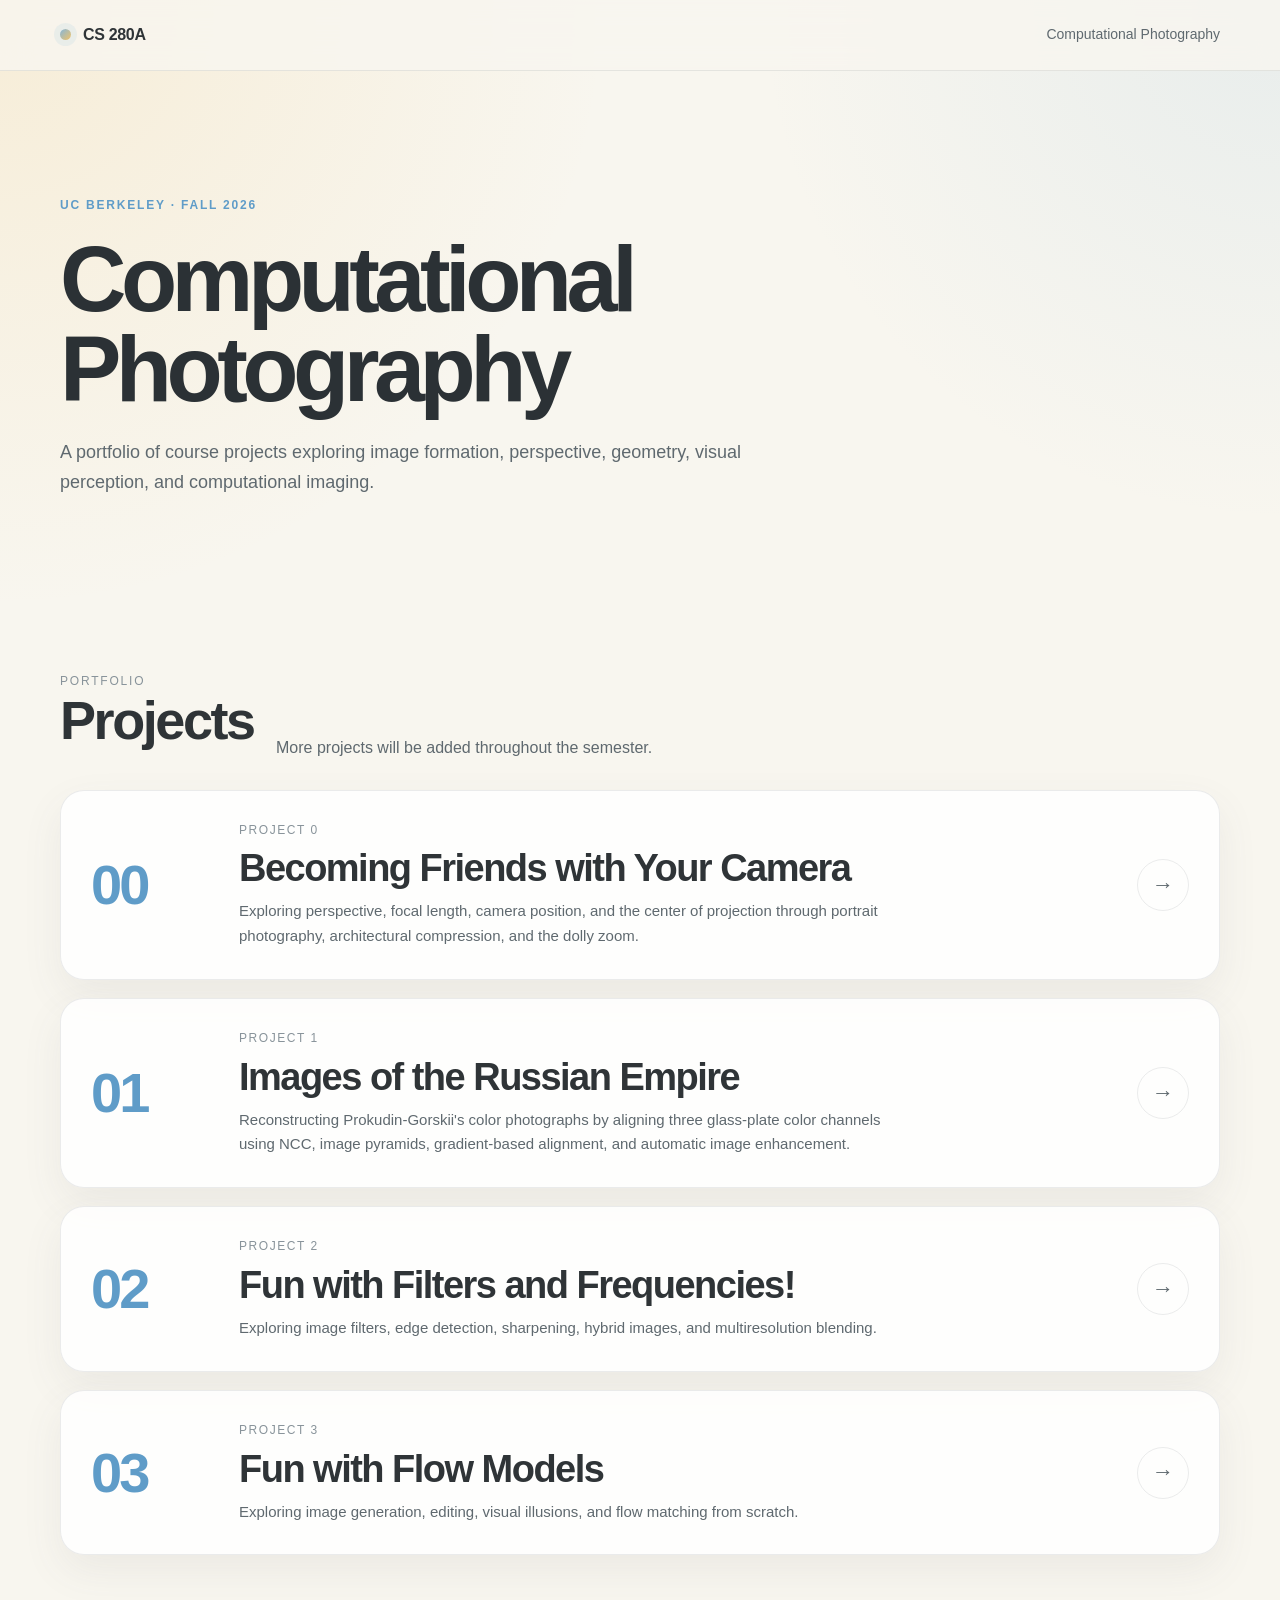
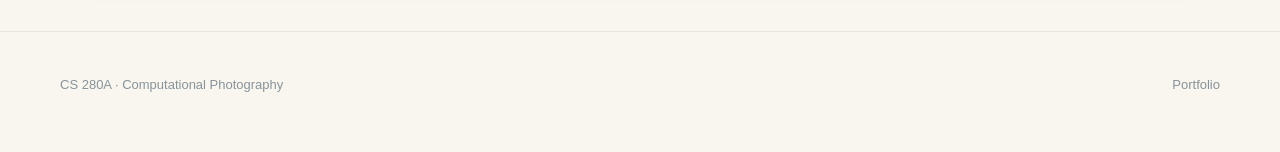
==== commit 4c0aed4e: "update project3" ====
--- a/index.html
+++ b/index.html
@@ -158,7 +158,40 @@
 
                     </div>
 
-                </div>
+                    <div class="project-arrow">
+                        →
+                    </div>
+
+                </a>
+
+
+                <a href="./project3/" class="project-card">
+
+                    <div class="project-number">
+                        03
+                    </div>
+
+                    <div class="project-body">
+
+                        <div class="project-label">
+                            Project 3
+                        </div>
+
+                        <h3>
+                            Fun with Flow Models
+                        </h3>
+
+                        <p>
+                            Exploring image generation, editing, visual illusions, and flow matching from scratch.
+                        </p>
+
+                    </div>
+
+                    <div class="project-arrow">
+                        →
+                    </div>
+
+                </a>
 
 
             </div>
@@ -186,4 +219,3 @@
 
 </body>
 </html>
-
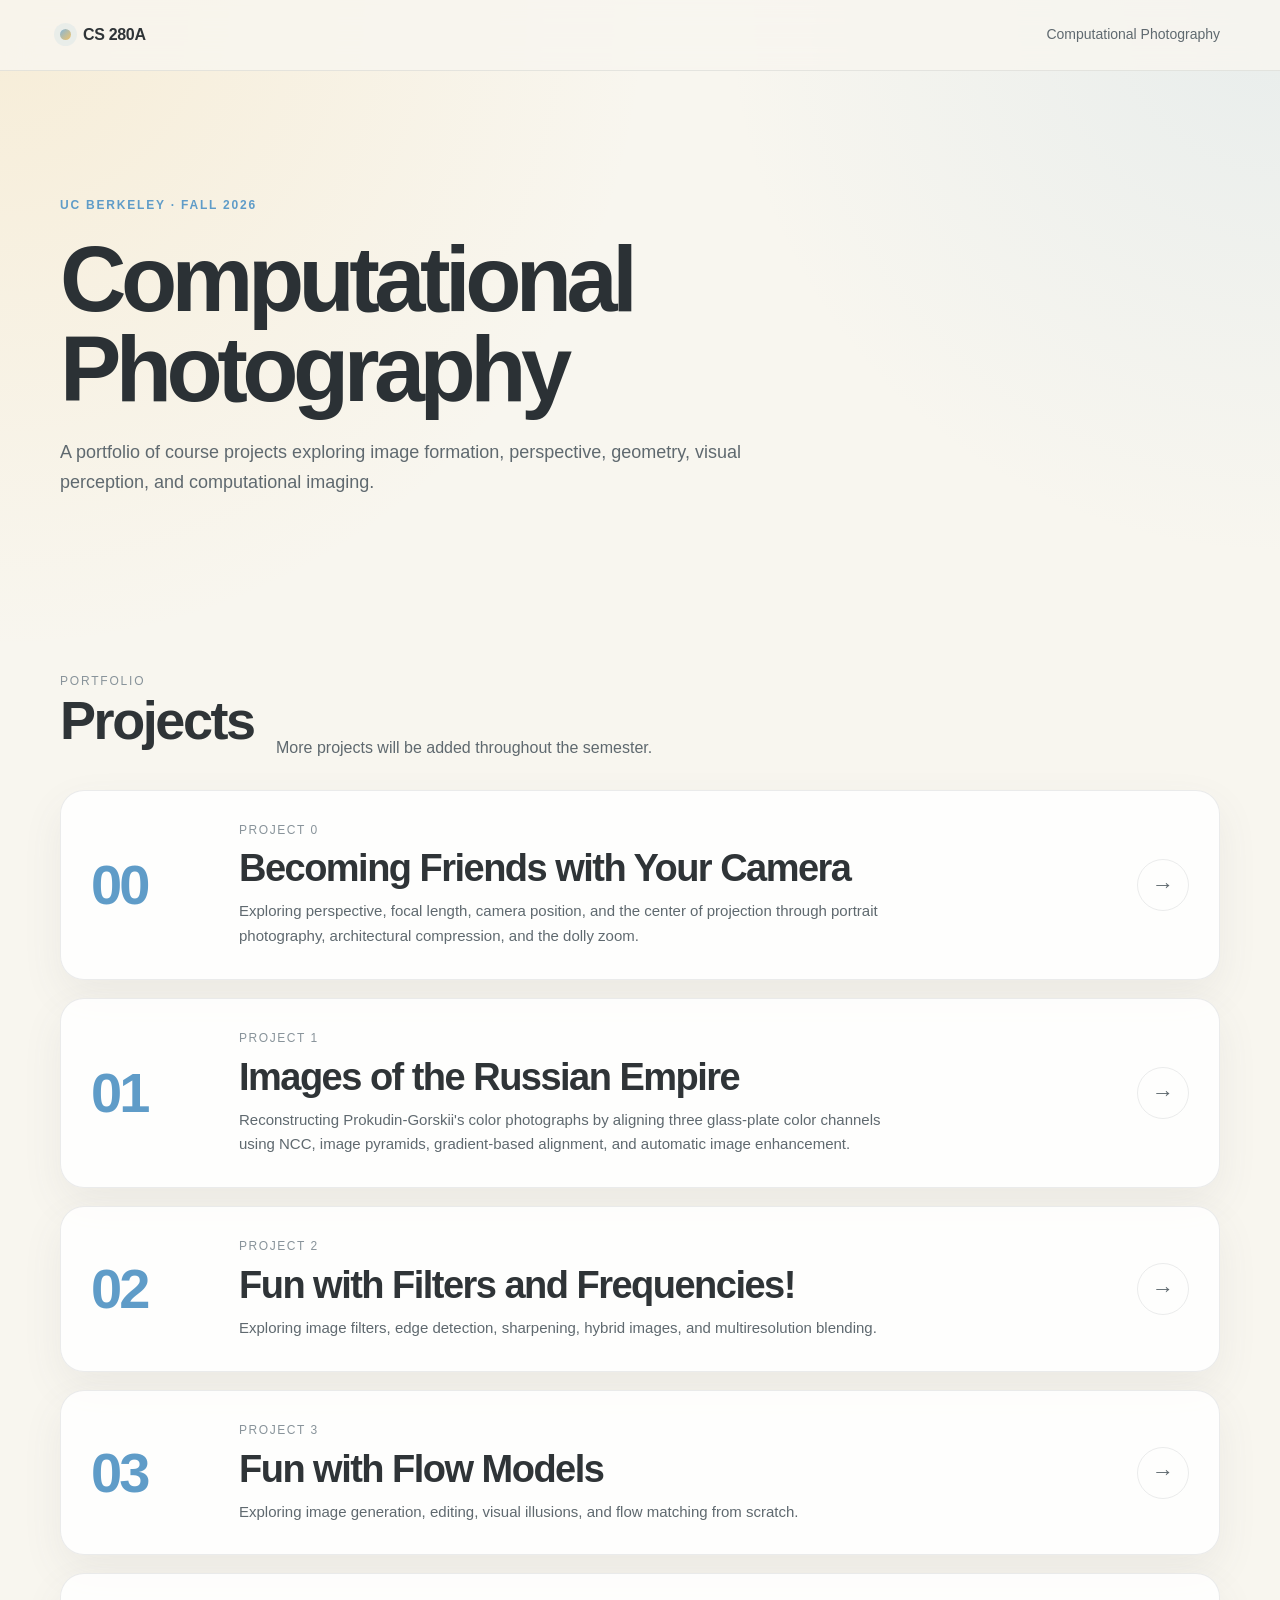
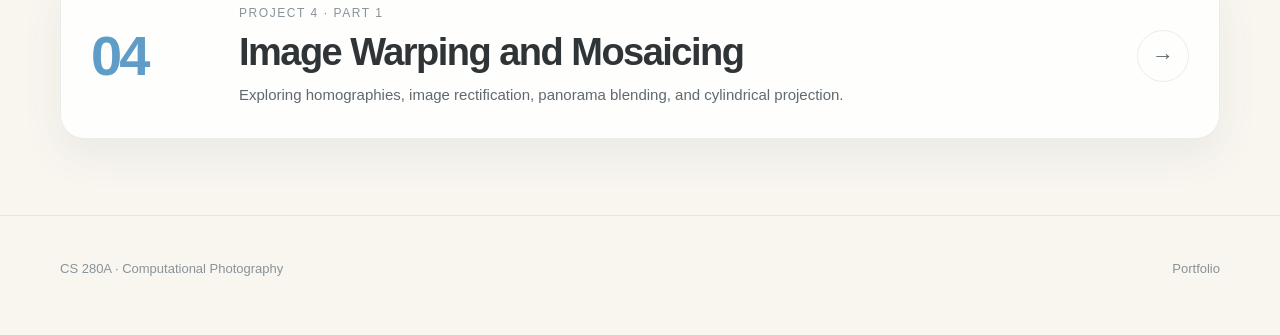
==== commit 40e4dac8: "update project4" ====
--- a/index.html
+++ b/index.html
@@ -194,6 +194,35 @@
                 </a>
 
 
+                <a href="./project4/" class="project-card">
+
+                    <div class="project-number">
+                        04
+                    </div>
+
+                    <div class="project-body">
+
+                        <div class="project-label">
+                            Project 4 · Part 1
+                        </div>
+
+                        <h3>
+                            Image Warping and Mosaicing
+                        </h3>
+
+                        <p>
+                            Exploring homographies, image rectification, panorama blending, and cylindrical projection.
+                        </p>
+
+                    </div>
+
+                    <div class="project-arrow">
+                        →
+                    </div>
+
+                </a>
+
+
             </div>
 
         </div>
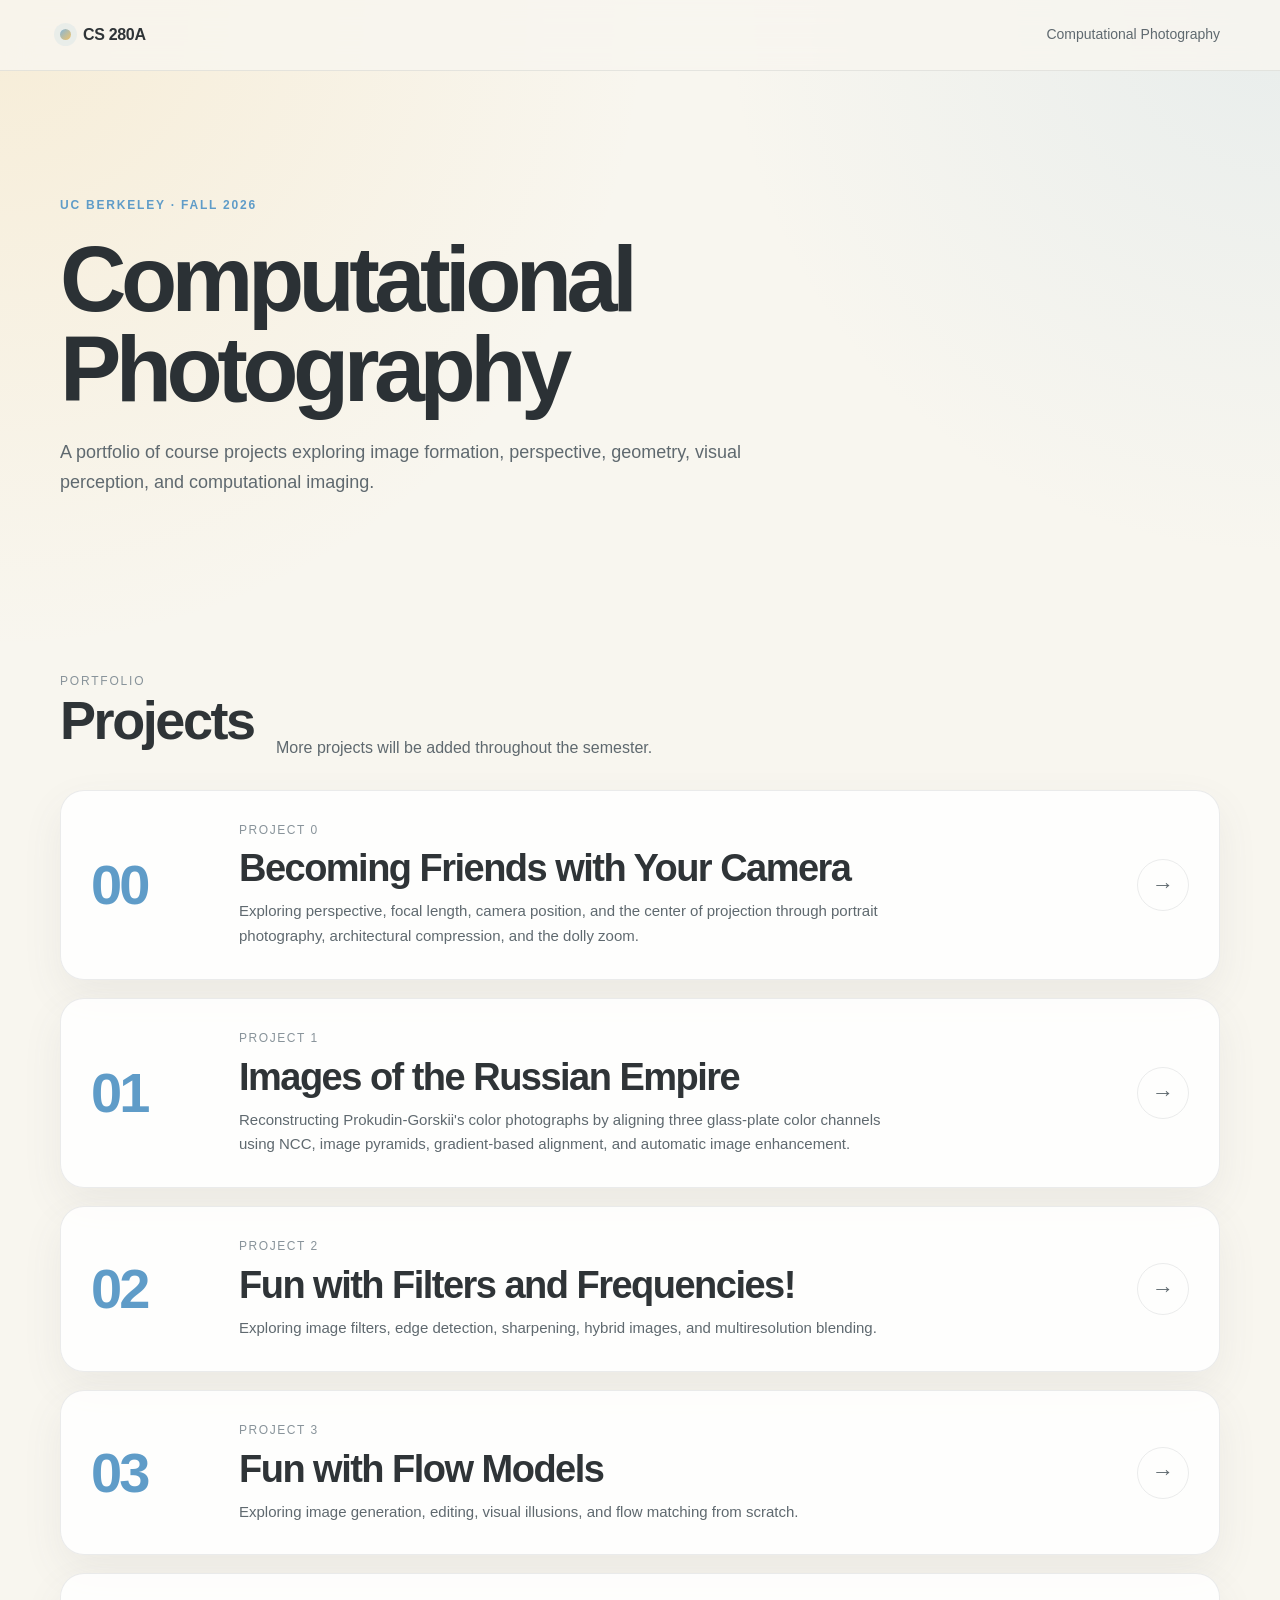
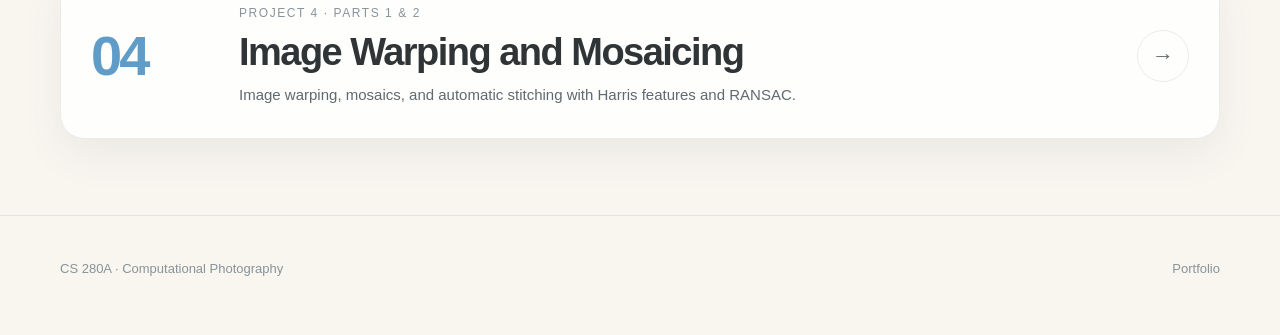
==== commit ace7c767: "update project4 part2" ====
--- a/index.html
+++ b/index.html
@@ -203,7 +203,7 @@
                     <div class="project-body">
 
                         <div class="project-label">
-                            Project 4 · Part 1
+                            Project 4 · Parts 1 &amp; 2
                         </div>
 
                         <h3>
@@ -211,7 +211,7 @@
                         </h3>
 
                         <p>
-                            Exploring homographies, image rectification, panorama blending, and cylindrical projection.
+                            Image warping, mosaics, and automatic stitching with Harris features and RANSAC.
                         </p>
 
                     </div>
